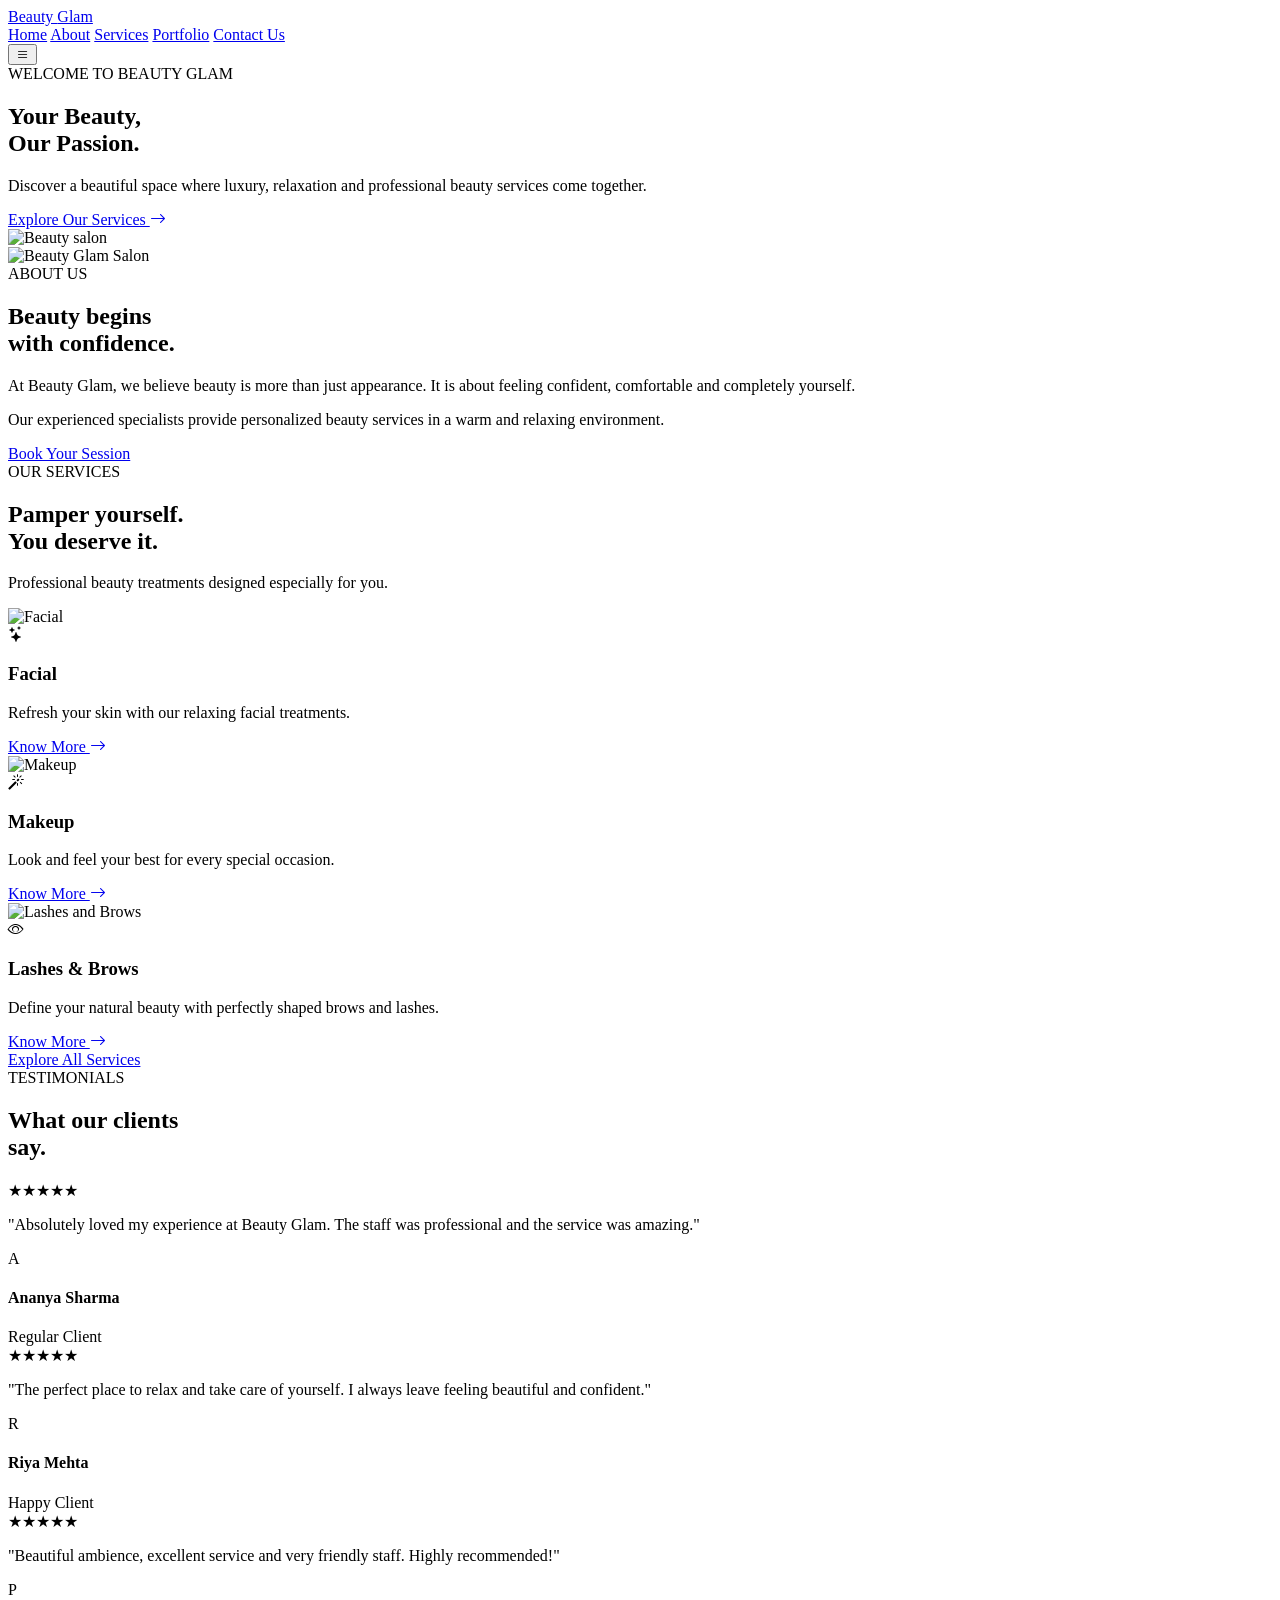
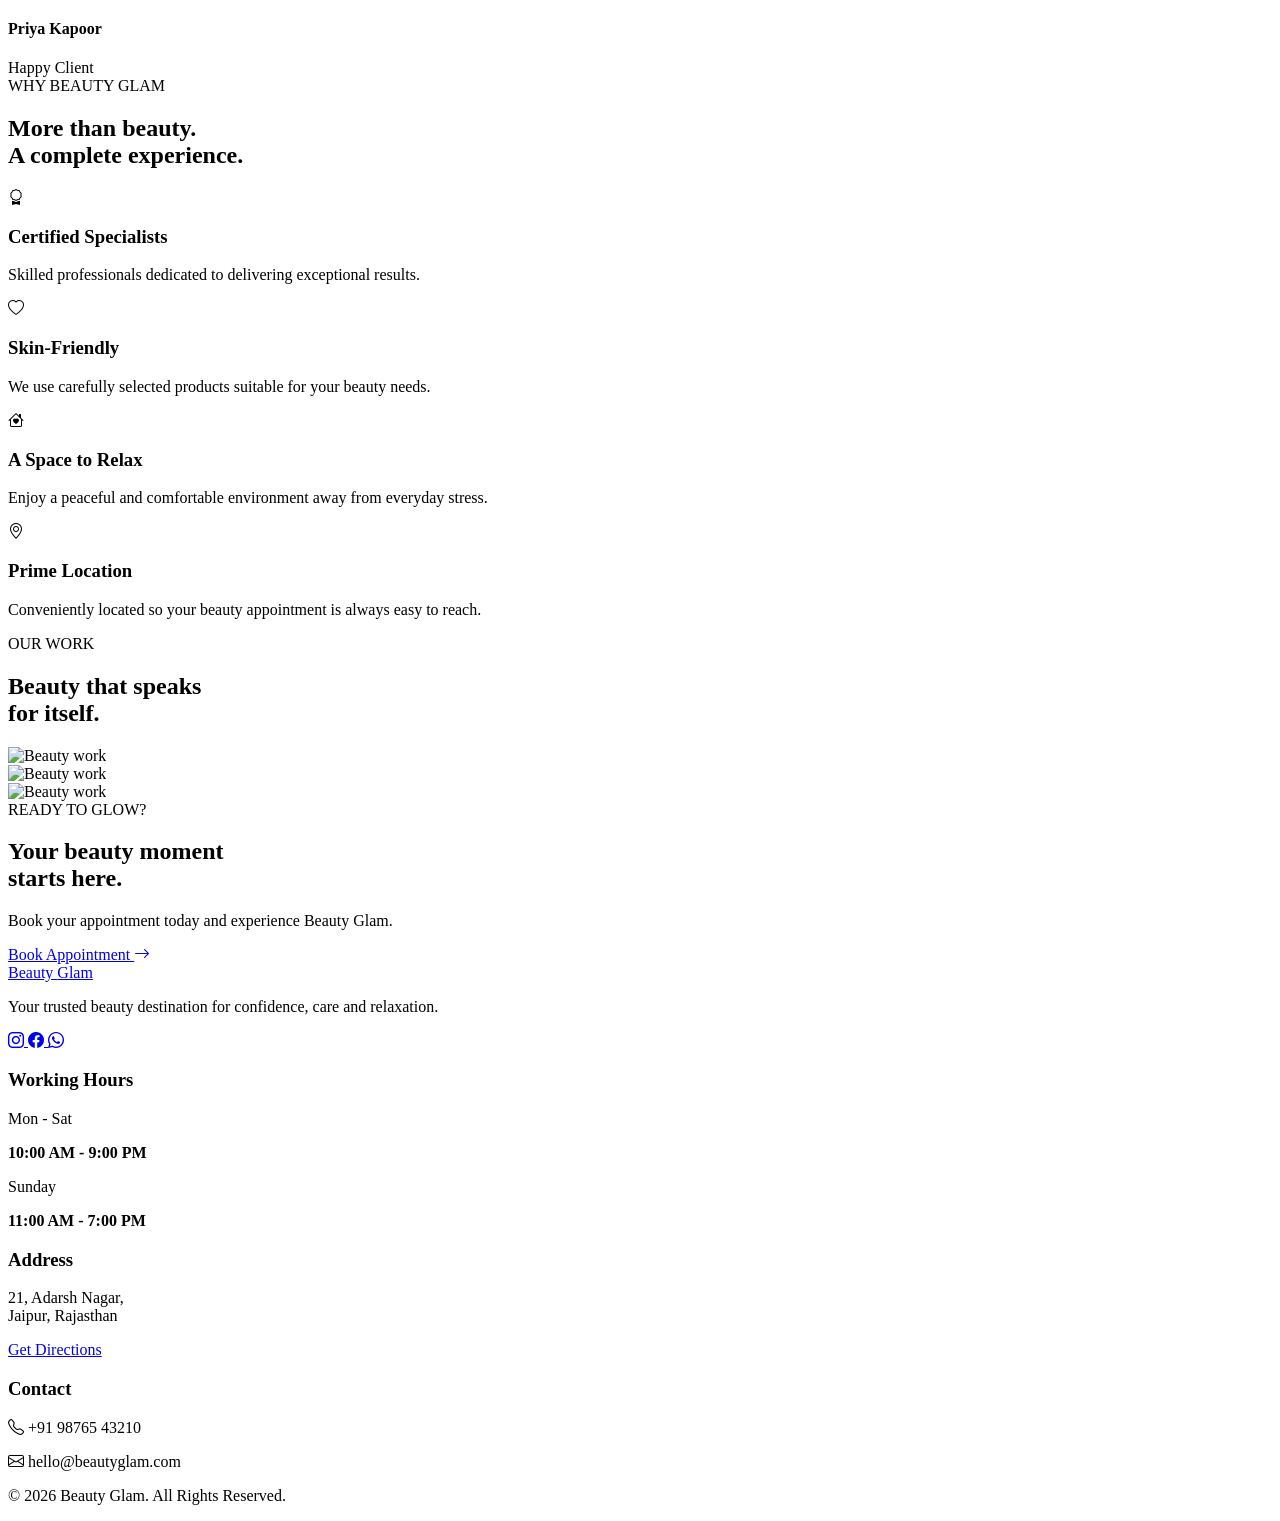
==== index.html @ 262d93ad "Add files via upload" ====
<!DOCTYPE html>
<html lang="en">

<head>
    <meta charset="UTF-8">
    <meta name="viewport" content="width=device-width, initial-scale=1.0">

    <title>Beauty Glam | Beauty Salon</title>

    <!-- Google Fonts -->
    <link rel="preconnect" href="https://fonts.googleapis.com">
    <link rel="preconnect" href="https://fonts.gstatic.com" crossorigin>

    <link
        href="https://fonts.googleapis.com/css2?family=DM+Serif+Display&family=Poppins:wght@300;400;500;600;700&display=swap"
        rel="stylesheet">

    <!-- Bootstrap Icons -->
    <link rel="stylesheet"
        href="https://cdn.jsdelivr.net/npm/bootstrap-icons@1.11.3/font/bootstrap-icons.min.css">

    <!-- CSS -->
    <link rel="stylesheet" href="./css/style.css">
</head>

<body>

    <!-- ================= NAVBAR ================= -->

    <header class="navbar">

        <div class="container nav-container">

            <!-- Logo -->
            <a href="#" class="logo">
                Beauty <span>Glam</span>
            </a>

            <!-- Desktop Navigation -->
            <nav class="nav-menu">

                <a href="#home" class="active">Home</a>
                <a href="#about">About</a>
                <a href="#services">Services</a>
                <a href="#portfolio">Portfolio</a>

                <a href="contact.html" class="contact-btn">
                    Contact Us
                </a>

            </nav>

            <!-- Mobile Menu Button -->
            <button class="menu-btn" aria-label="Open menu">
                <i class="bi bi-list"></i>
            </button>

        </div>

    </header>


    <!-- ================= HERO ================= -->

    <section class="hero" id="home">

        <div class="container hero-container">

            <div class="hero-content">

                <span class="small-title">
                    WELCOME TO BEAUTY GLAM
                </span>

                <h1>
                    Your Beauty,<br>
                    <span>Our Passion.</span>
                </h1>

                <p>
                    Discover a beautiful space where luxury,
                    relaxation and professional beauty services
                    come together.
                </p>

                <a href="#services" class="primary-btn">
                    Explore Our Services
                    <i class="bi bi-arrow-right"></i>
                </a>

            </div>


            <div class="hero-image">

                <div class="image-frame">

                    <img
                        src="../beauty glam/img/beatuy.jpg"
                        alt="Beauty salon">

                </div>

            </div>

        </div>

    </section>


    <!-- ================= ABOUT ================= -->

    <section class="about section-padding" id="about">

        <div class="container about-container">

            <div class="about-image">

                <img
                    src="../beauty glam/img/model1.jpg"
                    alt="Beauty Glam Salon">

            </div>


            <div class="about-content">

                <span class="section-label">
                    ABOUT US
                </span>

                <h2>
                    Beauty begins<br>
                    <span>with confidence.</span>
                </h2>

                <p>
                    At Beauty Glam, we believe beauty is more than
                    just appearance. It is about feeling confident,
                    comfortable and completely yourself.
                </p>

                <p>
                    Our experienced specialists provide personalized
                    beauty services in a warm and relaxing environment.
                </p>

                <a href="#services" class="outline-btn">
                    Book Your Session
                </a>

            </div>

        </div>

    </section>


    <!-- ================= SERVICES ================= -->

    <section class="services section-padding" id="services">

        <div class="container">

            <div class="section-heading">

                <span class="section-label">
                    OUR SERVICES
                </span>

                <h2>
                    Pamper yourself.<br>
                    <span>You deserve it.</span>
                </h2>

                <p>
                    Professional beauty treatments designed
                    especially for you.
                </p>

            </div>


            <div class="services-grid">


                <!-- Service 1 -->

                <div class="service-card">

                    <div class="service-image">

                        <img
                            src="./img/faciel.jpg"
                            alt="Facial">

                    </div>

                    <div class="service-content">

                        <div class="service-icon">
                            <i class="bi bi-stars"></i>
                        </div>

                        <h3>Facial</h3>

                        <p>
                            Refresh your skin with our
                            relaxing facial treatments.
                        </p>

                        <a href="#">
                            Know More
                            <i class="bi bi-arrow-right"></i>
                        </a>

                    </div>

                </div>


                <!-- Service 2 -->

                <div class="service-card">

                    <div class="service-image">

                        <img
                            src="./img/makeup.jpg"
                            alt="Makeup">

                    </div>

                    <div class="service-content">

                        <div class="service-icon">
                            <i class="bi bi-magic"></i>
                        </div>

                        <h3>Makeup</h3>

                        <p>
                            Look and feel your best for
                            every special occasion.
                        </p>

                        <a href="#">
                            Know More
                            <i class="bi bi-arrow-right"></i>
                        </a>

                    </div>

                </div>


                <!-- Service 3 -->

                <div class="service-card">

                    <div class="service-image">

                        <img
                            src="./img/eyes.jpg"
                            alt="Lashes and Brows">

                    </div>

                    <div class="service-content">

                        <div class="service-icon">
                            <i class="bi bi-eye"></i>
                        </div>

                        <h3>Lashes & Brows</h3>

                        <p>
                            Define your natural beauty with
                            perfectly shaped brows and lashes.
                        </p>

                        <a href="#">
                            Know More
                            <i class="bi bi-arrow-right"></i>
                        </a>

                    </div>

                </div>

            </div>


            <div class="services-button">

                <a href="#" class="outline-btn">
                    Explore All Services
                </a>

            </div>

        </div>

    </section>


    <!-- ================= TESTIMONIALS ================= -->

    <section class="testimonials section-padding">

        <div class="container">

            <div class="section-heading light-heading">

                <span class="section-label">
                    TESTIMONIALS
                </span>

                <h2>
                    What our clients<br>
                    <span>say.</span>
                </h2>

            </div>


            <div class="testimonial-grid">


                <div class="testimonial-card">

                    <div class="stars">
                        ★★★★★
                    </div>

                    <p>
                        "Absolutely loved my experience at Beauty
                        Glam. The staff was professional and the
                        service was amazing."
                    </p>

                    <div class="client">

                        <div class="client-avatar">
                            A
                        </div>

                        <div>
                            <h4>Ananya Sharma</h4>
                            <span>Regular Client</span>
                        </div>

                    </div>

                </div>


                <div class="testimonial-card">

                    <div class="stars">
                        ★★★★★
                    </div>

                    <p>
                        "The perfect place to relax and take care
                        of yourself. I always leave feeling
                        beautiful and confident."
                    </p>

                    <div class="client">

                        <div class="client-avatar">
                            R
                        </div>

                        <div>
                            <h4>Riya Mehta</h4>
                            <span>Happy Client</span>
                        </div>

                    </div>

                </div>


                <div class="testimonial-card">

                    <div class="stars">
                        ★★★★★
                    </div>

                    <p>
                        "Beautiful ambience, excellent service and
                        very friendly staff. Highly recommended!"
                    </p>

                    <div class="client">

                        <div class="client-avatar">
                            P
                        </div>

                        <div>
                            <h4>Priya Kapoor</h4>
                            <span>Happy Client</span>
                        </div>

                    </div>

                </div>

            </div>

        </div>

    </section>


    <!-- ================= WHY BEAUTY GLAM ================= -->

    <section class="why-us section-padding">

        <div class="container">

            <div class="section-heading">

                <span class="section-label">
                    WHY BEAUTY GLAM
                </span>

                <h2>
                    More than beauty.<br>
                    <span>A complete experience.</span>
                </h2>

            </div>


            <div class="why-grid">

                <div class="why-card">

                    <div class="why-icon">
                        <i class="bi bi-award"></i>
                    </div>

                    <h3>Certified Specialists</h3>

                    <p>
                        Skilled professionals dedicated to
                        delivering exceptional results.
                    </p>

                </div>


                <div class="why-card">

                    <div class="why-icon">
                        <i class="bi bi-heart"></i>
                    </div>

                    <h3>Skin-Friendly</h3>

                    <p>
                        We use carefully selected products
                        suitable for your beauty needs.
                    </p>

                </div>


                <div class="why-card">

                    <div class="why-icon">
                        <i class="bi bi-house-heart"></i>
                    </div>

                    <h3>A Space to Relax</h3>

                    <p>
                        Enjoy a peaceful and comfortable
                        environment away from everyday stress.
                    </p>

                </div>


                <div class="why-card">

                    <div class="why-icon">
                        <i class="bi bi-geo-alt"></i>
                    </div>

                    <h3>Prime Location</h3>

                    <p>
                        Conveniently located so your beauty
                        appointment is always easy to reach.
                    </p>

                </div>

            </div>

        </div>

    </section>


    <!-- ================= OUR WORK ================= -->

    <section class="portfolio section-padding" id="portfolio">

        <div class="container">

            <div class="section-heading">

                <span class="section-label">
                    OUR WORK
                </span>

                <h2>
                    Beauty that speaks<br>
                    <span>for itself.</span>
                </h2>

            </div>


            <div class="portfolio-grid">

                <div class="portfolio-item large">

                    <img
                        src="./img/wash.jpg"
                        alt="Beauty work">

                </div>


                <div class="portfolio-item">

                    <img
                        src="./img/nails.jpg"
                        alt="Beauty work">

                </div>


                <div class="portfolio-item">

                    <img
                        src="./img/hair.jpg"
                        alt="Beauty work">

                </div>

            </div>

        </div>

    </section>


    <!-- ================= CTA ================= -->

    <section class="cta">

        <div class="container">

            <span class="section-label">
                READY TO GLOW?
            </span>

            <h2>
                Your beauty moment<br>
                starts here.
            </h2>

            <p>
                Book your appointment today and
                experience Beauty Glam.
            </p>

            <a href="./contact.html" class="primary-btn">
                Book Appointment
                <i class="bi bi-arrow-right"></i>
            </a>

        </div>

    </section>


    <!-- ================= FOOTER ================= -->

    <footer class="footer" id="contact">

        <div class="container footer-grid">


            <div class="footer-brand">

                <a href="#" class="logo">
                    Beauty <span>Glam</span>
                </a>

                <p>
                    Your trusted beauty destination for
                    confidence, care and relaxation.
                </p>

                <div class="social-icons">

                    <a href="#">
                        <i class="bi bi-instagram"></i>
                    </a>

                    <a href="#">
                        <i class="bi bi-facebook"></i>
                    </a>

                    <a href="#">
                        <i class="bi bi-whatsapp"></i>
                    </a>

                </div>

            </div>


            <div class="footer-column">

                <h3>Working Hours</h3>

                <p>Mon - Sat</p>
                <strong>10:00 AM - 9:00 PM</strong>

                <p>Sunday</p>
                <strong>11:00 AM - 7:00 PM</strong>

            </div>


            <div class="footer-column">

                <h3>Address</h3>

                <p>
                    21, Adarsh Nagar,<br>
                    Jaipur, Rajasthan
                </p>

                <a href="#">
                    Get Directions
                </a>

            </div>


            <div class="footer-column">

                <h3>Contact</h3>

                <p>
                    <i class="bi bi-telephone"></i>
                    +91 98765 43210
                </p>

                <p>
                    <i class="bi bi-envelope"></i>
                    hello@beautyglam.com
                </p>

            </div>

        </div>


        <div class="footer-bottom">

            <div class="container">

                <p>
                    © 2026 Beauty Glam. All Rights Reserved.
                </p>

            </div>

        </div>

    </footer>

</body>

</html>
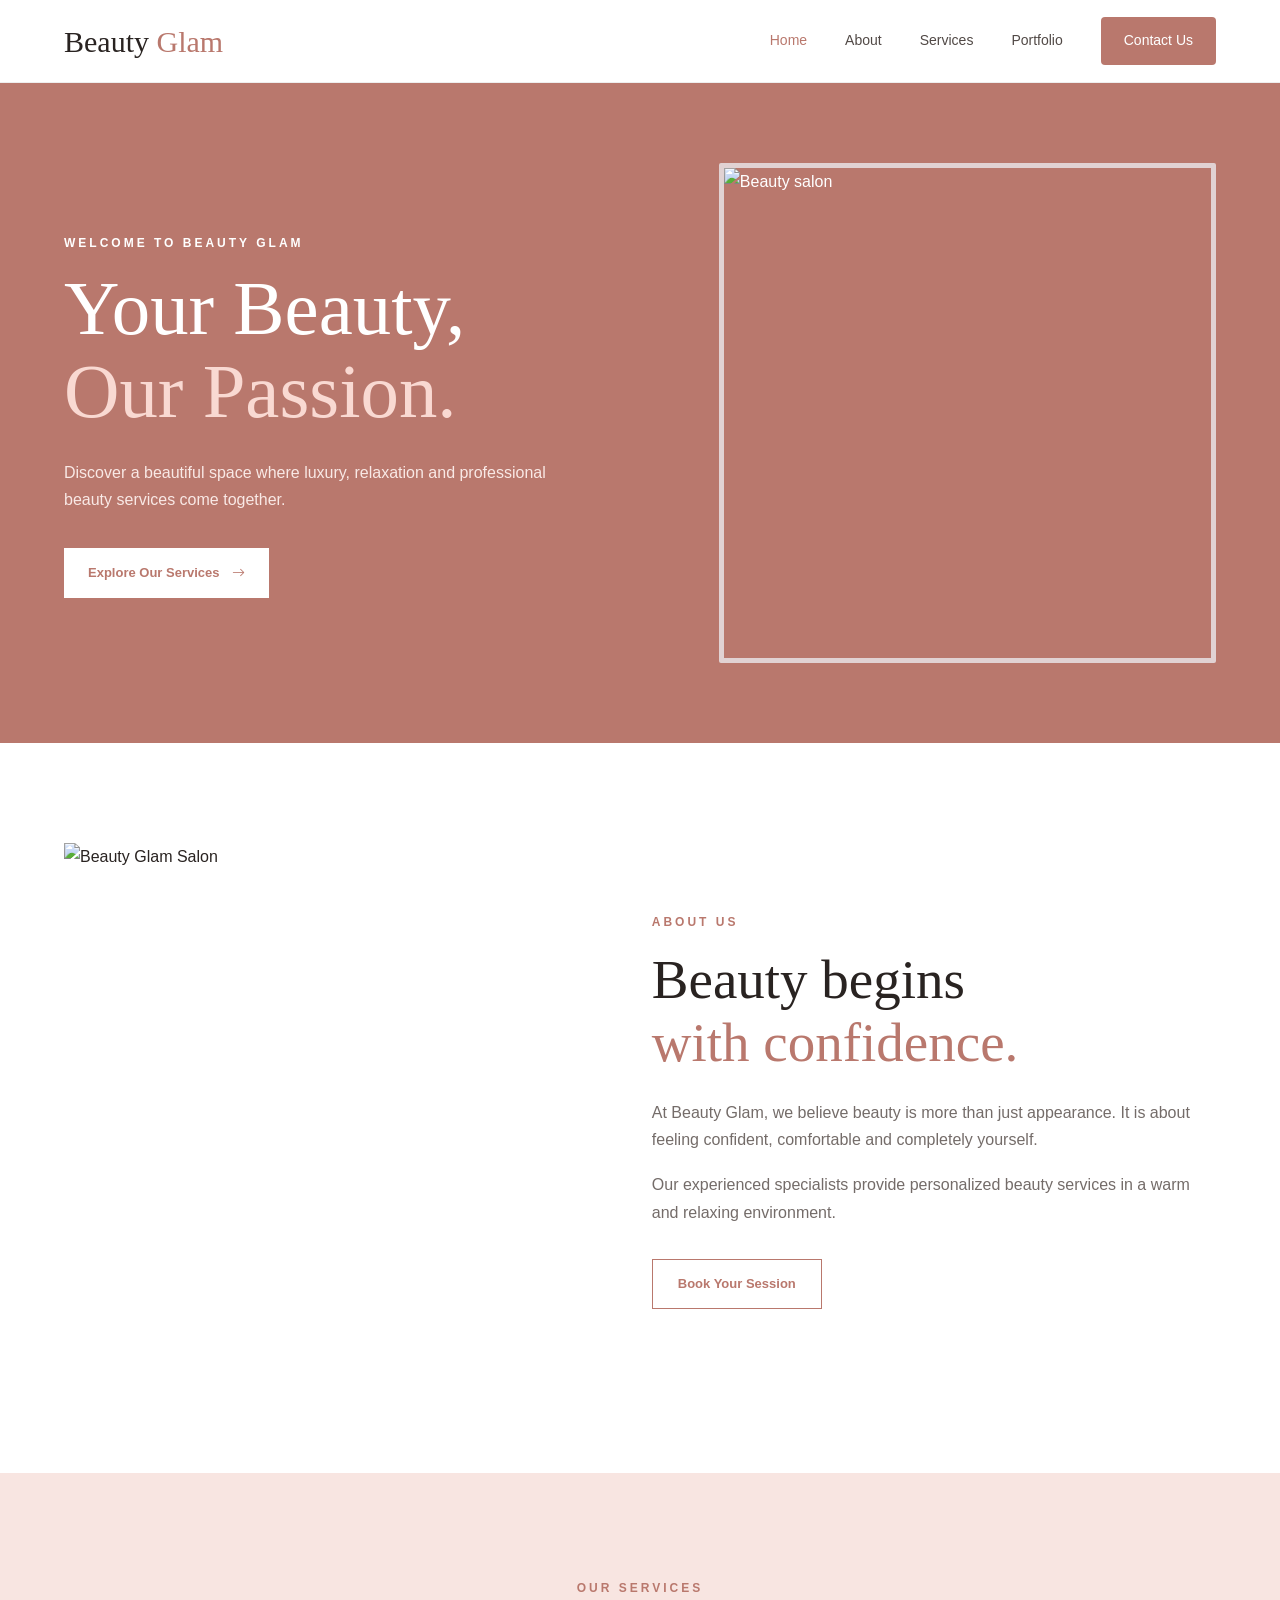
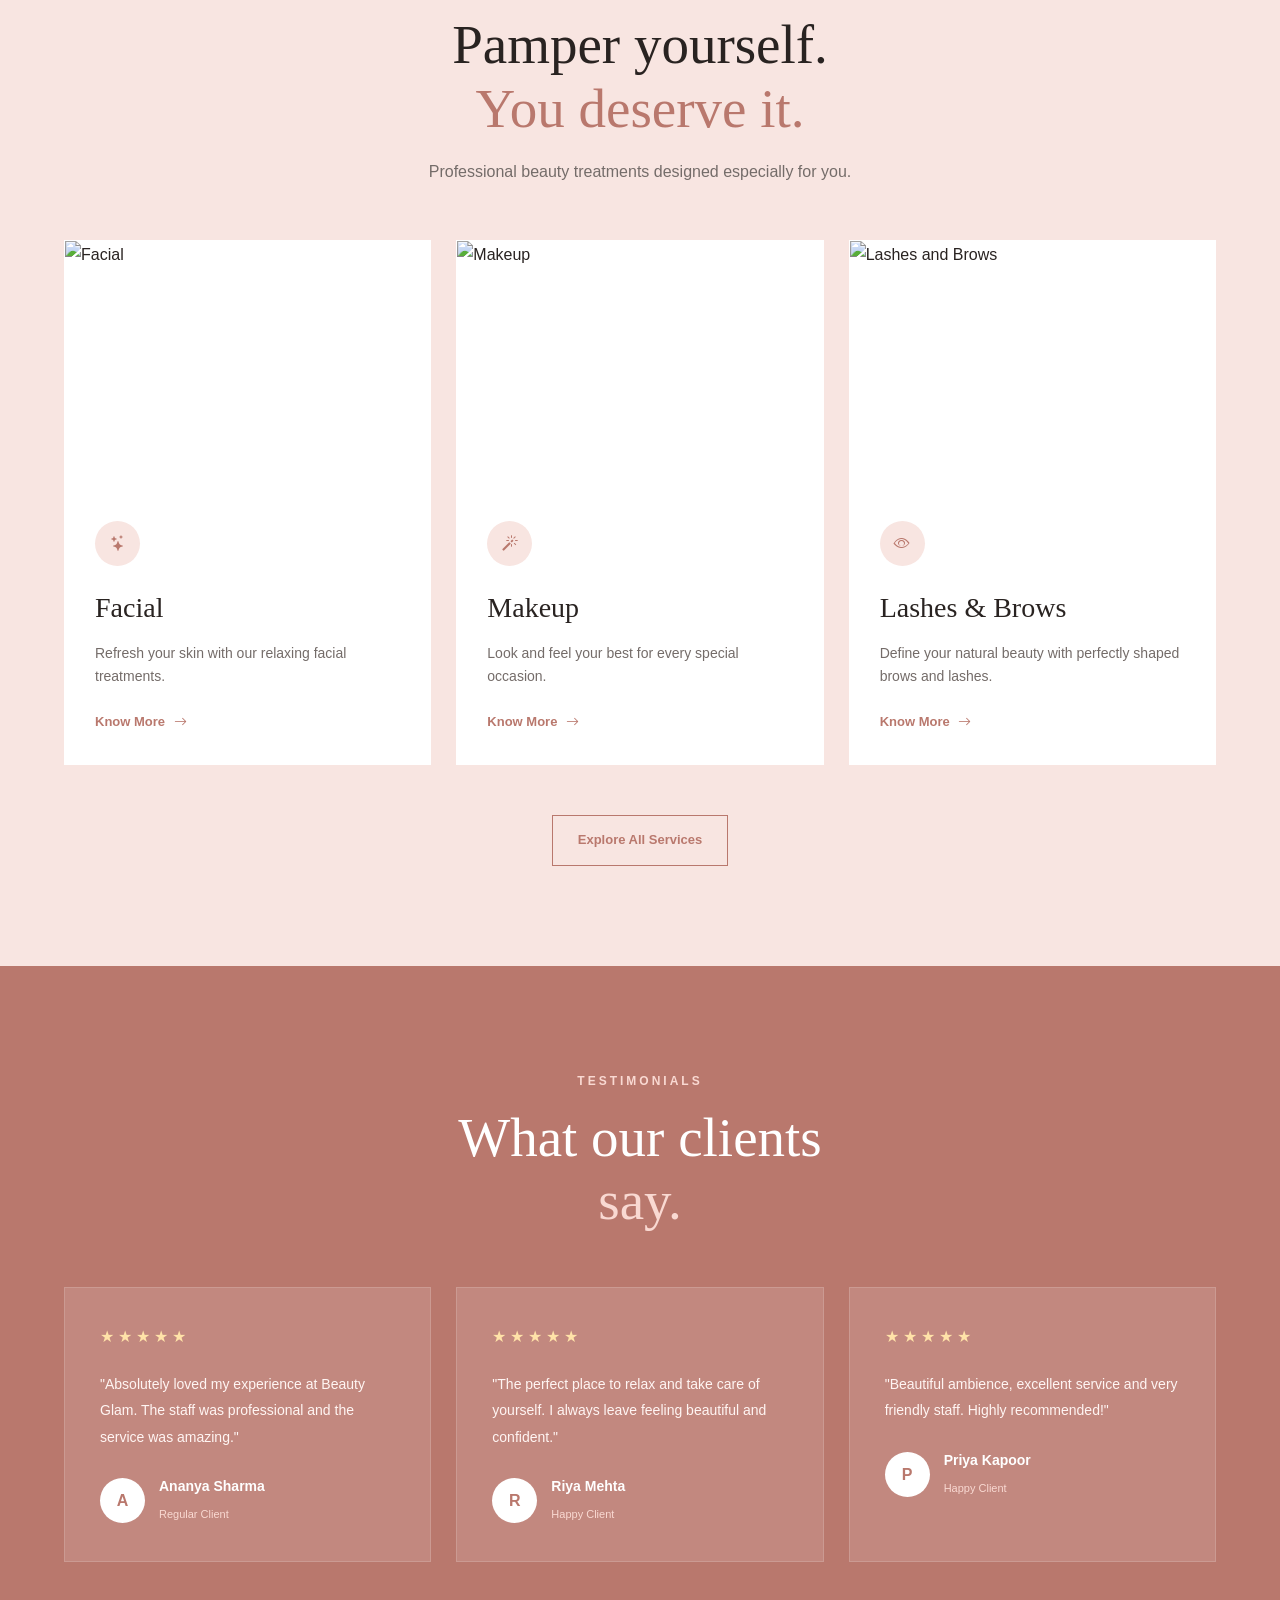
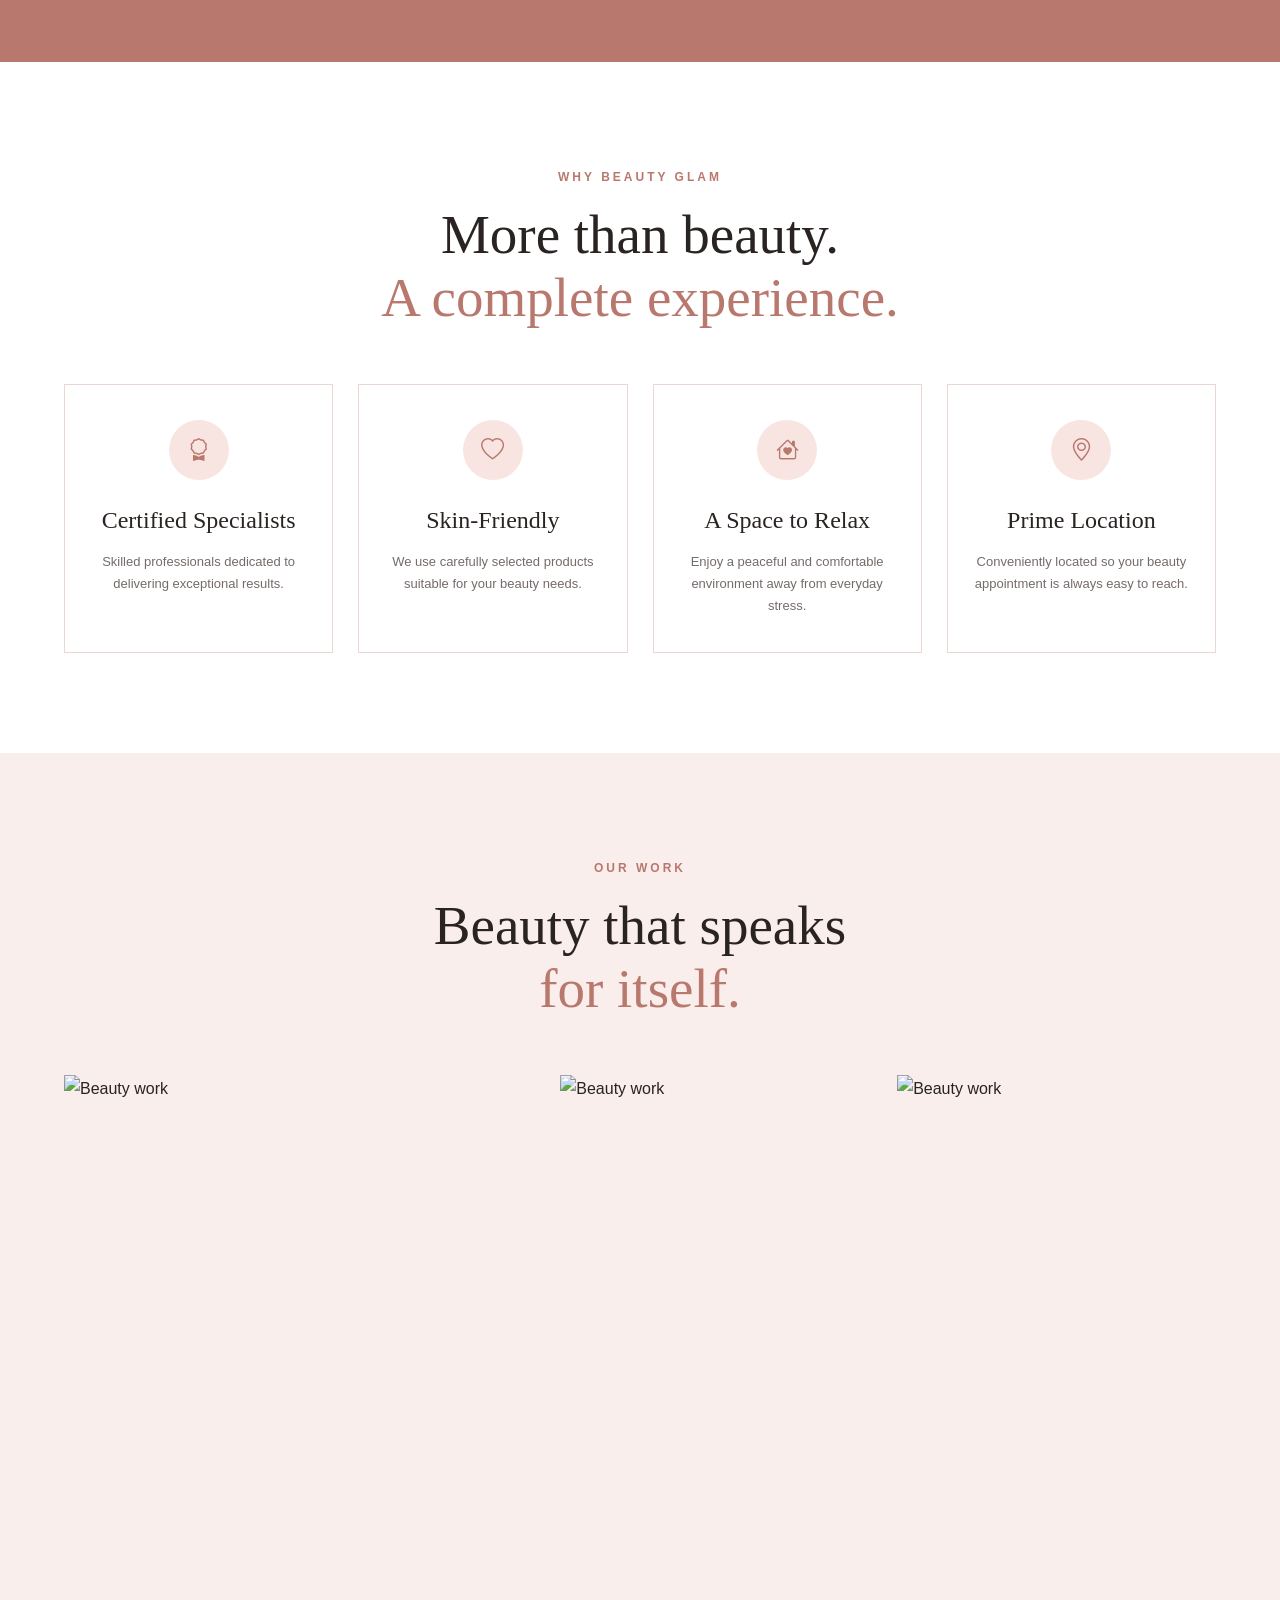
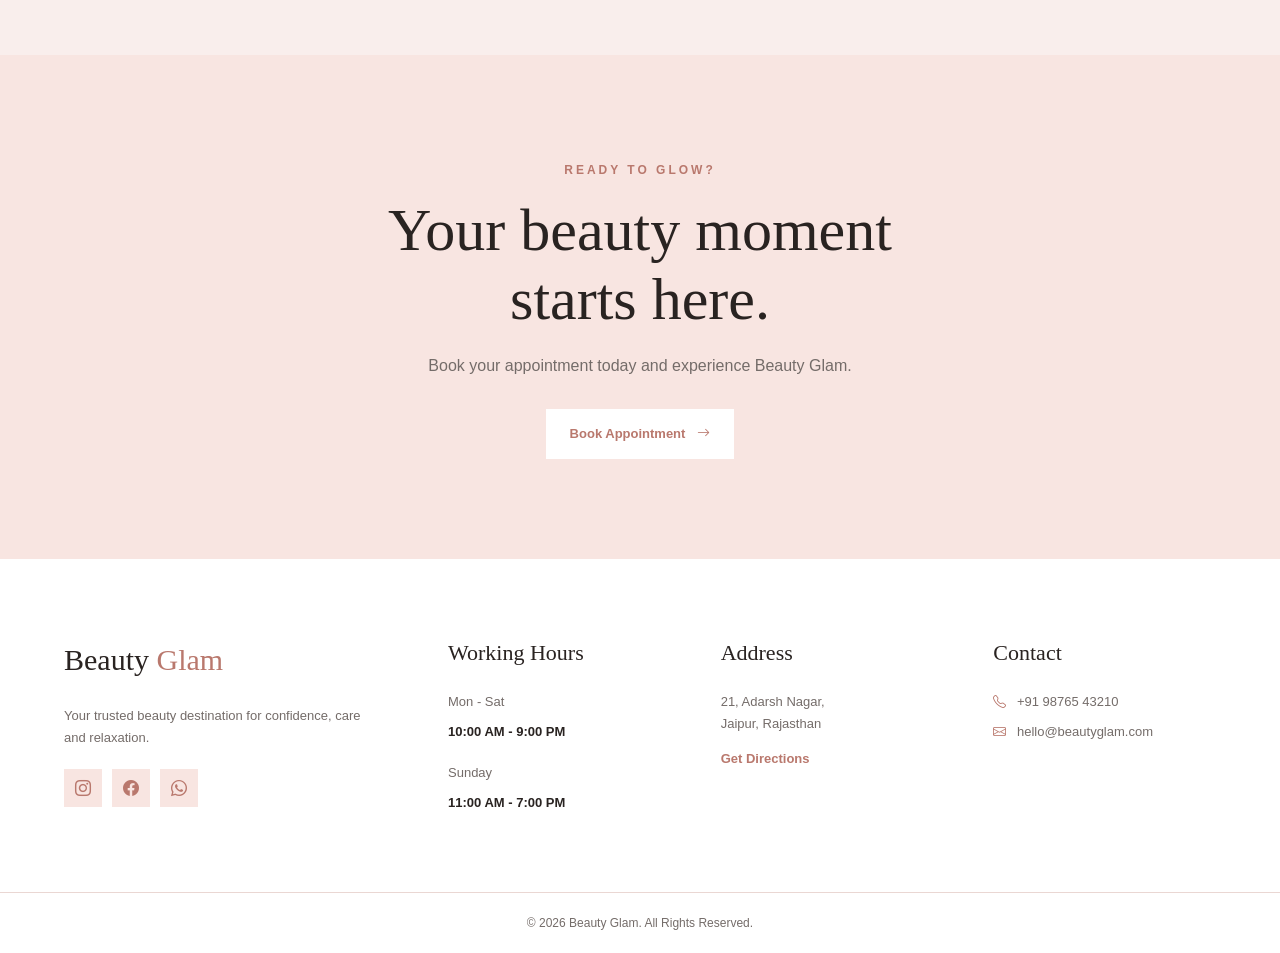
==== commit d4b41047: "Update index.html" ====
--- a/index.html
+++ b/index.html
@@ -20,7 +20,7 @@
         href="https://cdn.jsdelivr.net/npm/bootstrap-icons@1.11.3/font/bootstrap-icons.min.css">
 
     <!-- CSS -->
-    <link rel="stylesheet" href="./css/style.css">
+    <link rel="stylesheet" href="style.css">
 </head>
 
 <body>
@@ -694,4 +694,4 @@
 
 </body>
 
-</html>+</html>
--- a/style.css
+++ b/style.css
@@ -0,0 +1,1629 @@
+/* =========================================
+   ROOT
+========================================= */
+
+:root {
+
+    --dark-peach: #b9786d;
+    --light-peach: #f8e5e1;
+    --soft-pink: #f9eeec;
+
+    --white: #ffffff;
+    --black: #292321;
+    --gray: #746c69;
+
+    --border: #ead7d3;
+
+    --heading-font: "DM Serif Display", serif;
+    --body-font: "Poppins", sans-serif;
+}
+
+
+/* =========================================
+   RESET
+========================================= */
+
+* {
+    margin: 0;
+    padding: 0;
+    box-sizing: border-box;
+}
+
+html {
+    scroll-behavior: smooth;
+}
+
+body {
+    font-family: var(--body-font);
+    color: var(--black);
+    background: var(--white);
+    line-height: 1.7;
+}
+
+img {
+    width: 100%;
+    display: block;
+}
+
+a {
+    text-decoration: none;
+    color: inherit;
+}
+
+button {
+    font-family: inherit;
+}
+
+
+/* =========================================
+   CONTAINER
+========================================= */
+
+.container {
+    width: min(1180px, 90%);
+    margin: auto;
+}
+
+
+/* =========================================
+   NAVBAR
+========================================= */
+
+.navbar {
+    background: var(--white);
+    border-bottom: 1px solid #eeeeee;
+    position: sticky;
+    top: 0;
+    z-index: 999;
+}
+
+.nav-container {
+    min-height: 82px;
+
+    display: flex;
+    align-items: center;
+    justify-content: space-between;
+}
+
+
+/* Logo */
+
+.logo {
+    font-family: var(--heading-font);
+    font-size: 30px;
+    color: var(--black);
+}
+
+.logo span {
+    color: var(--dark-peach);
+}
+
+
+/* Navigation */
+
+.nav-menu {
+    display: flex;
+    align-items: center;
+    gap: 38px;
+}
+
+.nav-menu > a {
+    font-size: 14px;
+    font-weight: 500;
+    color: #514946;
+    transition: 0.3s ease;
+}
+
+.nav-menu > a:hover,
+.nav-menu > a.active {
+    color: var(--dark-peach);
+}
+
+
+/* Contact */
+
+.contact-btn {
+    background: var(--dark-peach) !important;
+    color: var(--white) !important;
+
+    padding: 12px 23px;
+
+    border-radius: 4px;
+}
+
+.contact-btn:hover {
+    background: var(--black) !important;
+}
+
+
+/* Mobile menu */
+
+.menu-btn {
+    display: none;
+
+    border: none;
+    background: transparent;
+
+    font-size: 28px;
+    cursor: pointer;
+
+    color: var(--black);
+}
+
+
+/* =========================================
+   HERO
+========================================= */
+
+.hero {
+    background: var(--dark-peach);
+    color: var(--white);
+
+    min-height: 650px;
+
+    display: flex;
+    align-items: center;
+}
+
+.hero-container {
+
+    display: grid;
+    grid-template-columns: 1fr 0.85fr;
+
+    gap: 70px;
+
+    align-items: center;
+
+    padding: 80px 0;
+}
+
+
+.small-title,
+.section-label {
+
+    display: inline-block;
+
+    font-size: 12px;
+    font-weight: 600;
+
+    letter-spacing: 3px;
+    text-transform: uppercase;
+
+    margin-bottom: 15px;
+}
+
+
+.hero h1 {
+
+    font-family: var(--heading-font);
+
+    font-size: clamp(50px, 6vw, 78px);
+
+    font-weight: 400;
+
+    line-height: 1.08;
+
+    margin-bottom: 25px;
+}
+
+.hero h1 span {
+    color: #f9d9d2;
+}
+
+
+.hero p {
+
+    max-width: 520px;
+
+    color: #f9e9e6;
+
+    font-size: 16px;
+
+    margin-bottom: 35px;
+}
+
+
+/* Hero Image */
+
+.image-frame {
+
+    height: 500px;
+
+    overflow: hidden;
+
+    border-radius: 2px;
+
+    border: 5px solid rgba(232, 226, 229, 0.856);
+}
+
+.image-frame img {
+
+    height: 100%;
+
+    object-fit: cover;
+
+}
+
+
+/* =========================================
+   BUTTONS
+========================================= */
+
+.primary-btn {
+
+    display: inline-flex;
+
+    align-items: center;
+
+    gap: 12px;
+
+    padding: 14px 24px;
+
+    background: var(--white);
+
+    color: var(--dark-peach);
+
+    font-size: 13px;
+    font-weight: 600;
+
+    transition: 0.3s ease;
+}
+
+.primary-btn:hover {
+
+    background: var(--black);
+
+    color: var(--white);
+}
+
+
+.outline-btn {
+
+    display: inline-flex;
+
+    align-items: center;
+
+    justify-content: center;
+
+    padding: 13px 25px;
+
+    border: 1px solid var(--dark-peach);
+
+    color: var(--dark-peach);
+
+    font-size: 13px;
+
+    font-weight: 600;
+
+    transition: 0.3s ease;
+}
+
+.outline-btn:hover {
+
+    background: var(--dark-peach);
+
+    color: var(--white);
+}
+
+
+/* =========================================
+   GENERAL SECTION
+========================================= */
+
+.section-padding {
+    padding: 100px 0;
+}
+
+.section-heading {
+    text-align: center;
+
+    max-width: 650px;
+
+    margin: 0 auto 55px;
+}
+
+.section-heading .section-label {
+
+    color: var(--dark-peach);
+}
+
+.section-heading h2 {
+
+    font-family: var(--heading-font);
+
+    font-size: clamp(38px, 5vw, 55px);
+
+    font-weight: 400;
+
+    line-height: 1.15;
+
+    margin-bottom: 18px;
+}
+
+.section-heading h2 span {
+    color: var(--dark-peach);
+}
+
+.section-heading p {
+    color: var(--gray);
+}
+
+
+/* =========================================
+   ABOUT
+========================================= */
+
+.about {
+    background: var(--white);
+}
+
+.about-container {
+
+    display: grid;
+
+    grid-template-columns: 0.9fr 1fr;
+
+    gap: 80px;
+
+    align-items: center;
+}
+
+.about-image {
+
+    height: 530px;
+
+    overflow: hidden;
+}
+
+.about-image img {
+
+    height: 100%;
+
+    object-fit: cover;
+}
+
+.about-content .section-label {
+    color: var(--dark-peach);
+}
+
+.about-content h2 {
+
+    font-family: var(--heading-font);
+
+    font-size: 55px;
+
+    font-weight: 400;
+
+    line-height: 1.15;
+
+    margin-bottom: 25px;
+}
+
+.about-content h2 span {
+    color: var(--dark-peach);
+}
+
+.about-content p {
+
+    color: var(--gray);
+
+    margin-bottom: 18px;
+
+    max-width: 540px;
+}
+
+.about-content .outline-btn {
+    margin-top: 15px;
+}
+
+
+/* =========================================
+   SERVICES
+========================================= */
+
+.services {
+    background: var(--light-peach);
+}
+
+
+.services-grid {
+
+    display: grid;
+
+    grid-template-columns: repeat(3, 1fr);
+
+    gap: 25px;
+}
+
+
+.service-card {
+
+    background: var(--white);
+
+    transition: 0.35s ease;
+
+    border: 1px solid transparent;
+}
+
+.service-card:hover {
+
+    transform: translateY(-8px);
+
+    border-color: var(--dark-peach);
+}
+
+
+.service-image {
+
+    height: 250px;
+
+    overflow: hidden;
+    
+}
+
+.service-image img {
+
+    height: 100%;
+
+    object-fit: cover;
+
+    transition: 0.5s ease;
+}
+
+.service-card:hover .service-image img {
+    transform: scale(1.05);
+}
+
+
+.service-content {
+    padding: 30px;
+}
+
+
+.service-icon {
+
+    width: 45px;
+    height: 45px;
+
+    border-radius: 50%;
+
+    background: var(--light-peach);
+
+    color: var(--dark-peach);
+
+    display: flex;
+
+    align-items: center;
+    justify-content: center;
+
+    margin-bottom: 18px;
+}
+
+
+.service-content h3 {
+
+    font-family: var(--heading-font);
+
+    font-size: 28px;
+
+    font-weight: 400;
+
+    margin-bottom: 10px;
+}
+
+
+.service-content p {
+
+    color: var(--gray);
+
+    font-size: 14px;
+
+    margin-bottom: 18px;
+}
+
+
+.service-content a {
+
+    color: var(--dark-peach);
+
+    font-size: 13px;
+
+    font-weight: 600;
+}
+
+
+.service-content a i {
+    margin-left: 5px;
+}
+
+
+.services-button {
+    text-align: center;
+
+    margin-top: 50px;
+}
+
+
+/* =========================================
+   TESTIMONIALS
+========================================= */
+
+.testimonials {
+
+    background: var(--dark-peach);
+
+    color: var(--white);
+}
+
+
+.light-heading .section-label {
+    color: #f9d9d2;
+}
+
+.light-heading h2 span {
+    color: #f9d9d2;
+}
+
+.light-heading p {
+    color: #f9e9e6;
+}
+
+
+.testimonial-grid {
+
+    display: grid;
+
+    grid-template-columns: repeat(3, 1fr);
+
+    gap: 25px;
+}
+
+
+.testimonial-card {
+
+    background: rgba(255,255,255,0.12);
+
+    padding: 35px;
+
+    border: 1px solid rgba(255,255,255,0.15);
+
+    transition: 0.3s ease;
+}
+
+.testimonial-card:hover {
+    transform: translateY(-5px);
+}
+
+
+.stars {
+
+    color: #ffe2a8;
+
+    letter-spacing: 4px;
+
+    margin-bottom: 20px;
+}
+
+
+.testimonial-card > p {
+
+    font-size: 14px;
+
+    line-height: 1.9;
+
+    color: #fff5f3;
+
+    margin-bottom: 25px;
+}
+
+
+.client {
+
+    display: flex;
+
+    align-items: center;
+
+    gap: 14px;
+}
+
+
+.client-avatar {
+
+    width: 45px;
+    height: 45px;
+
+    border-radius: 50%;
+
+    background: var(--white);
+
+    color: var(--dark-peach);
+
+    display: flex;
+
+    align-items: center;
+    justify-content: center;
+
+    font-weight: 600;
+}
+
+
+.client h4 {
+
+    font-size: 14px;
+
+    font-weight: 600;
+}
+
+.client span {
+
+    font-size: 11px;
+
+    color: #f9d9d2;
+}
+
+
+/* =========================================
+   WHY US
+========================================= */
+
+.why-us {
+    background: var(--white);
+}
+
+
+.why-grid {
+
+    display: grid;
+
+    grid-template-columns: repeat(4, 1fr);
+
+    gap: 25px;
+}
+
+
+.why-card {
+
+    padding: 35px 25px;
+
+    text-align: center;
+
+    border: 1px solid var(--border);
+
+    transition: 0.3s ease;
+}
+
+
+.why-card:hover {
+
+    transform: translateY(-7px);
+
+    border-color: var(--dark-peach);
+}
+
+
+.why-icon {
+
+    width: 60px;
+    height: 60px;
+
+    margin: 0 auto 20px;
+
+    border-radius: 50%;
+
+    background: var(--light-peach);
+
+    color: var(--dark-peach);
+
+    display: flex;
+
+    align-items: center;
+    justify-content: center;
+
+    font-size: 23px;
+}
+
+
+.why-card h3 {
+
+    font-family: var(--heading-font);
+
+    font-size: 24px;
+
+    font-weight: 400;
+
+    margin-bottom: 10px;
+}
+
+
+.why-card p {
+
+    color: var(--gray);
+
+    font-size: 13px;
+}
+
+
+/* =========================================
+   PORTFOLIO
+========================================= */
+
+.portfolio {
+
+    background: var(--soft-pink);
+}
+
+
+.portfolio-grid {
+
+    display: grid;
+
+    grid-template-columns: 1.5fr 1fr 1fr;
+
+    gap: 18px;
+
+    height: 480px;
+}
+
+
+.portfolio-item {
+
+    overflow: hidden;
+}
+
+.portfolio-item img {
+
+    width: 100%;
+    height: 100%;
+
+    object-fit: cover;
+
+    transition: 0.5s ease;
+}
+
+
+.portfolio-item:hover img {
+    transform: scale(1.05);
+}
+
+
+/* =========================================
+   CTA
+========================================= */
+
+.cta {
+
+    padding: 100px 20px;
+
+    text-align: center;
+
+    background: var(--light-peach);
+}
+
+
+.cta .section-label {
+    color: var(--dark-peach);
+}
+
+
+.cta h2 {
+
+    font-family: var(--heading-font);
+
+    font-size: clamp(40px, 5vw, 60px);
+
+    font-weight: 400;
+
+    line-height: 1.15;
+
+    margin-bottom: 18px;
+}
+
+
+.cta p {
+
+    color: var(--gray);
+
+    margin-bottom: 30px;
+}
+
+
+/* =========================================
+   FOOTER
+========================================= */
+
+.footer {
+
+    background: var(--white);
+
+    padding-top: 75px;
+}
+
+
+.footer-grid {
+
+    display: grid;
+
+    grid-template-columns: 1.5fr 1fr 1fr 1fr;
+
+    gap: 50px;
+
+    padding-bottom: 60px;
+}
+
+
+.footer-brand p {
+
+    color: var(--gray);
+
+    font-size: 13px;
+
+    max-width: 300px;
+
+    margin: 20px 0;
+}
+
+
+.social-icons {
+
+    display: flex;
+
+    gap: 10px;
+}
+
+
+.social-icons a {
+
+    width: 38px;
+    height: 38px;
+
+    display: flex;
+
+    align-items: center;
+    justify-content: center;
+
+    background: var(--light-peach);
+
+    color: var(--dark-peach);
+
+    transition: 0.3s ease;
+}
+
+
+.social-icons a:hover {
+
+    background: var(--dark-peach);
+
+    color: var(--white);
+}
+
+
+.footer-column h3 {
+
+    font-family: var(--heading-font);
+
+    font-size: 22px;
+
+    font-weight: 400;
+
+    margin-bottom: 20px;
+}
+
+
+.footer-column p {
+
+    color: var(--gray);
+
+    font-size: 13px;
+
+    margin-bottom: 8px;
+}
+
+
+.footer-column strong {
+
+    display: block;
+
+    font-size: 13px;
+
+    margin-bottom: 18px;
+}
+
+
+.footer-column a {
+
+    color: var(--dark-peach);
+
+    font-size: 13px;
+
+    font-weight: 600;
+}
+
+
+.footer-column i {
+    color: var(--dark-peach);
+
+    margin-right: 7px;
+}
+
+
+.footer-bottom {
+
+    border-top: 1px solid var(--border);
+
+    padding: 20px 0;
+}
+
+
+.footer-bottom p {
+
+    color: var(--gray);
+
+    font-size: 12px;
+
+    text-align: center;
+}
+
+
+/* =========================================
+   TABLET
+========================================= */
+
+@media (max-width: 992px) {
+
+    .nav-menu {
+        gap: 20px;
+    }
+
+    .hero-container {
+
+        grid-template-columns: 1fr 0.8fr;
+
+        gap: 35px;
+    }
+
+    .about-container {
+        gap: 40px;
+    }
+
+    .about-content h2 {
+        font-size: 45px;
+    }
+
+    .services-grid {
+        grid-template-columns: repeat(2, 1fr);
+    }
+
+    .testimonial-grid {
+        grid-template-columns: repeat(2, 1fr);
+    }
+
+    .why-grid {
+        grid-template-columns: repeat(2, 1fr);
+    }
+
+    .footer-grid {
+        grid-template-columns: repeat(2, 1fr);
+    }
+
+}
+
+
+/* =========================================
+   MOBILE
+========================================= */
+
+@media (max-width: 768px) {
+
+    .container {
+        width: 92%;
+    }
+
+
+    /* Navbar */
+
+    .nav-container {
+        min-height: 70px;
+    }
+
+    .logo {
+        font-size: 26px;
+    }
+
+    .nav-menu {
+        display: none;
+    }
+
+    .menu-btn {
+        display: block;
+    }
+
+
+    /* Hero */
+
+    .hero {
+        min-height: auto;
+    }
+
+    .hero-container {
+
+        grid-template-columns: 1fr;
+
+        padding: 65px 0;
+
+        gap: 45px;
+    }
+
+    .hero h1 {
+        font-size: 52px;
+    }
+
+    .hero p {
+        font-size: 14px;
+    }
+
+    .image-frame {
+        height: 400px;
+    }
+
+
+    /* General */
+
+    .section-padding {
+        padding: 70px 0;
+    }
+
+    .section-heading {
+        margin-bottom: 40px;
+    }
+
+
+    /* About */
+
+    .about-container {
+
+        grid-template-columns: 1fr;
+
+        gap: 40px;
+    }
+
+    .about-image {
+        height: 400px;
+    }
+
+    .about-content h2 {
+        font-size: 43px;
+    }
+
+
+    /* Services */
+
+    .services-grid {
+        grid-template-columns: 1fr;
+    }
+
+
+    /* Testimonials */
+
+    .testimonial-grid {
+        grid-template-columns: 1fr;
+    }
+
+
+    /* Why */
+
+    .why-grid {
+        grid-template-columns: 1fr;
+    }
+
+
+    /* Portfolio */
+
+    .portfolio-grid {
+
+        grid-template-columns: 1fr;
+
+        height: auto;
+    }
+
+    .portfolio-item,
+    .portfolio-item.large {
+
+        height: 350px;
+    }
+
+
+    /* CTA */
+
+    .cta {
+        padding: 75px 20px;
+    }
+
+
+    /* Footer */
+
+    .footer-grid {
+
+        grid-template-columns: 1fr;
+
+        gap: 35px;
+
+        padding-bottom: 45px;
+    }
+
+}
+
+
+/* =========================================
+   SMALL MOBILE
+========================================= */
+
+@media (max-width: 480px) {
+
+    .hero h1 {
+        font-size: 44px;
+    }
+
+    .about-content h2 {
+        font-size: 38px;
+    }
+
+    .section-heading h2 {
+        font-size: 38px;
+    }
+
+    .image-frame {
+        height: 330px;
+    }
+
+    .about-image {
+        height: 330px;
+    }
+
+    .service-image {
+        height: 220px;
+    }
+
+    .portfolio-item,
+    .portfolio-item.large {
+        height: 280px;
+    }
+
+}
+
+
+/*--------------------
+ contact form
+----------------------*/
+
+/* =========================================
+   CONTACT PAGE HERO
+========================================= */
+
+.contact-page-hero {
+
+    background: var(--dark-peach);
+
+    color: var(--white);
+
+    text-align: center;
+
+    padding: 100px 20px;
+}
+
+
+.contact-page-hero .section-label {
+
+    color: #f9d9d2;
+
+}
+
+
+.contact-page-hero h1 {
+
+    font-family: var(--heading-font);
+
+    font-size: clamp(48px, 6vw, 70px);
+
+    font-weight: 400;
+
+    line-height: 1.1;
+
+    margin-bottom: 20px;
+}
+
+
+.contact-page-hero h1 span {
+
+    color: #f9d9d2;
+
+}
+
+
+.contact-page-hero p {
+
+    max-width: 600px;
+
+    margin: auto;
+
+    color: #f9e9e6;
+
+    font-size: 14px;
+}
+
+
+
+/* =========================================
+   CONTACT FORM PAGE
+========================================= */
+
+.contact-form-section {
+
+    background: var(--light-peach);
+
+    padding: 100px 0;
+}
+
+
+.contact-container {
+
+    display: grid;
+
+    grid-template-columns: 0.85fr 1.15fr;
+
+    gap: 80px;
+
+    align-items: center;
+}
+
+
+
+/* =========================================
+   CONTACT INFORMATION
+========================================= */
+
+.contact-info .section-label {
+
+    color: var(--dark-peach);
+}
+
+
+.contact-info h2 {
+
+    font-family: var(--heading-font);
+
+    font-size: 55px;
+
+    font-weight: 400;
+
+    line-height: 1.15;
+
+    margin-bottom: 25px;
+}
+
+
+.contact-info h2 span {
+
+    color: var(--dark-peach);
+}
+
+
+.contact-info > p {
+
+    color: var(--gray);
+
+    font-size: 14px;
+
+    max-width: 480px;
+
+    margin-bottom: 35px;
+}
+
+
+.contact-details {
+
+    display: flex;
+
+    flex-direction: column;
+
+    gap: 22px;
+}
+
+
+.contact-detail {
+
+    display: flex;
+
+    align-items: center;
+
+    gap: 15px;
+}
+
+
+.detail-icon {
+
+    width: 48px;
+
+    height: 48px;
+
+    flex-shrink: 0;
+
+    display: flex;
+
+    align-items: center;
+
+    justify-content: center;
+
+    background: var(--white);
+
+    color: var(--dark-peach);
+
+    border-radius: 50%;
+
+    font-size: 18px;
+}
+
+
+.contact-detail h4 {
+
+    font-size: 14px;
+
+    margin-bottom: 2px;
+}
+
+
+.contact-detail p {
+
+    color: var(--gray);
+
+    font-size: 13px;
+}
+
+
+
+/* =========================================
+   FORM
+========================================= */
+
+.contact-form-box {
+
+    background: var(--white);
+
+    padding: 45px;
+
+    border: 1px solid var(--border);
+
+    box-shadow:
+        0 15px 45px rgba(100, 60, 50, 0.08);
+}
+
+
+.contact-form-box h3 {
+
+    font-family: var(--heading-font);
+
+    font-size: 32px;
+
+    font-weight: 400;
+
+    margin-bottom: 5px;
+}
+
+
+.contact-form-box > p {
+
+    color: var(--gray);
+
+    font-size: 13px;
+
+    margin-bottom: 30px;
+}
+
+
+.form-row {
+
+    display: grid;
+
+    grid-template-columns: 1fr 1fr;
+
+    gap: 20px;
+}
+
+
+.form-group {
+
+    margin-bottom: 20px;
+}
+
+
+.form-group label {
+
+    display: block;
+
+    font-size: 12px;
+
+    font-weight: 600;
+
+    margin-bottom: 8px;
+
+    color: var(--black);
+}
+
+
+.form-group input,
+.form-group select,
+.form-group textarea {
+
+    width: 100%;
+
+    border: 1px solid var(--border);
+
+    background: #fffafa;
+
+    padding: 13px 15px;
+
+    font-family: var(--body-font);
+
+    font-size: 13px;
+
+    color: var(--black);
+
+    outline: none;
+
+    transition: 0.3s ease;
+}
+
+
+.form-group textarea {
+
+    resize: vertical;
+
+    min-height: 120px;
+}
+
+
+.form-group input:focus,
+.form-group select:focus,
+.form-group textarea:focus {
+
+    border-color: var(--dark-peach);
+
+    background: var(--white);
+}
+
+
+.form-group input::placeholder,
+.form-group textarea::placeholder {
+
+    color: #aaa;
+}
+
+
+
+/* =========================================
+   FORM BUTTON
+========================================= */
+
+.form-submit {
+
+    width: 100%;
+
+    border: none;
+
+    background: var(--dark-peach);
+
+    color: var(--white);
+
+    padding: 15px 25px;
+
+    font-family: var(--body-font);
+
+    font-size: 13px;
+
+    font-weight: 600;
+
+    cursor: pointer;
+
+    display: flex;
+
+    align-items: center;
+
+    justify-content: center;
+
+    gap: 10px;
+
+    transition: 0.3s ease;
+}
+
+
+.form-submit:hover {
+
+    background: var(--black);
+}
+
+
+
+/* =========================================
+   CONTACT PAGE MOBILE
+========================================= */
+
+@media (max-width: 768px) {
+
+    .contact-page-hero {
+
+        padding: 75px 20px;
+    }
+
+
+    .contact-page-hero h1 {
+
+        font-size: 48px;
+    }
+
+
+    .contact-form-section {
+
+        padding: 70px 0;
+    }
+
+
+    .contact-container {
+
+        grid-template-columns: 1fr;
+
+        gap: 50px;
+    }
+
+
+    .contact-info h2 {
+
+        font-size: 43px;
+    }
+
+
+    .contact-form-box {
+
+        padding: 30px 22px;
+    }
+
+
+    .form-row {
+
+        grid-template-columns: 1fr;
+
+        gap: 0;
+    }
+
+}
+
+
+
+/* =========================================
+   SMALL MOBILE
+========================================= */
+
+@media (max-width: 480px) {
+
+    .contact-page-hero h1 {
+
+        font-size: 40px;
+    }
+
+
+    .contact-info h2 {
+
+        font-size: 38px;
+    }
+
+
+    .contact-form-box {
+
+        padding: 25px 18px;
+    }
+
+
+    .contact-form-box h3 {
+
+        font-size: 27px;
+    }
+
+}
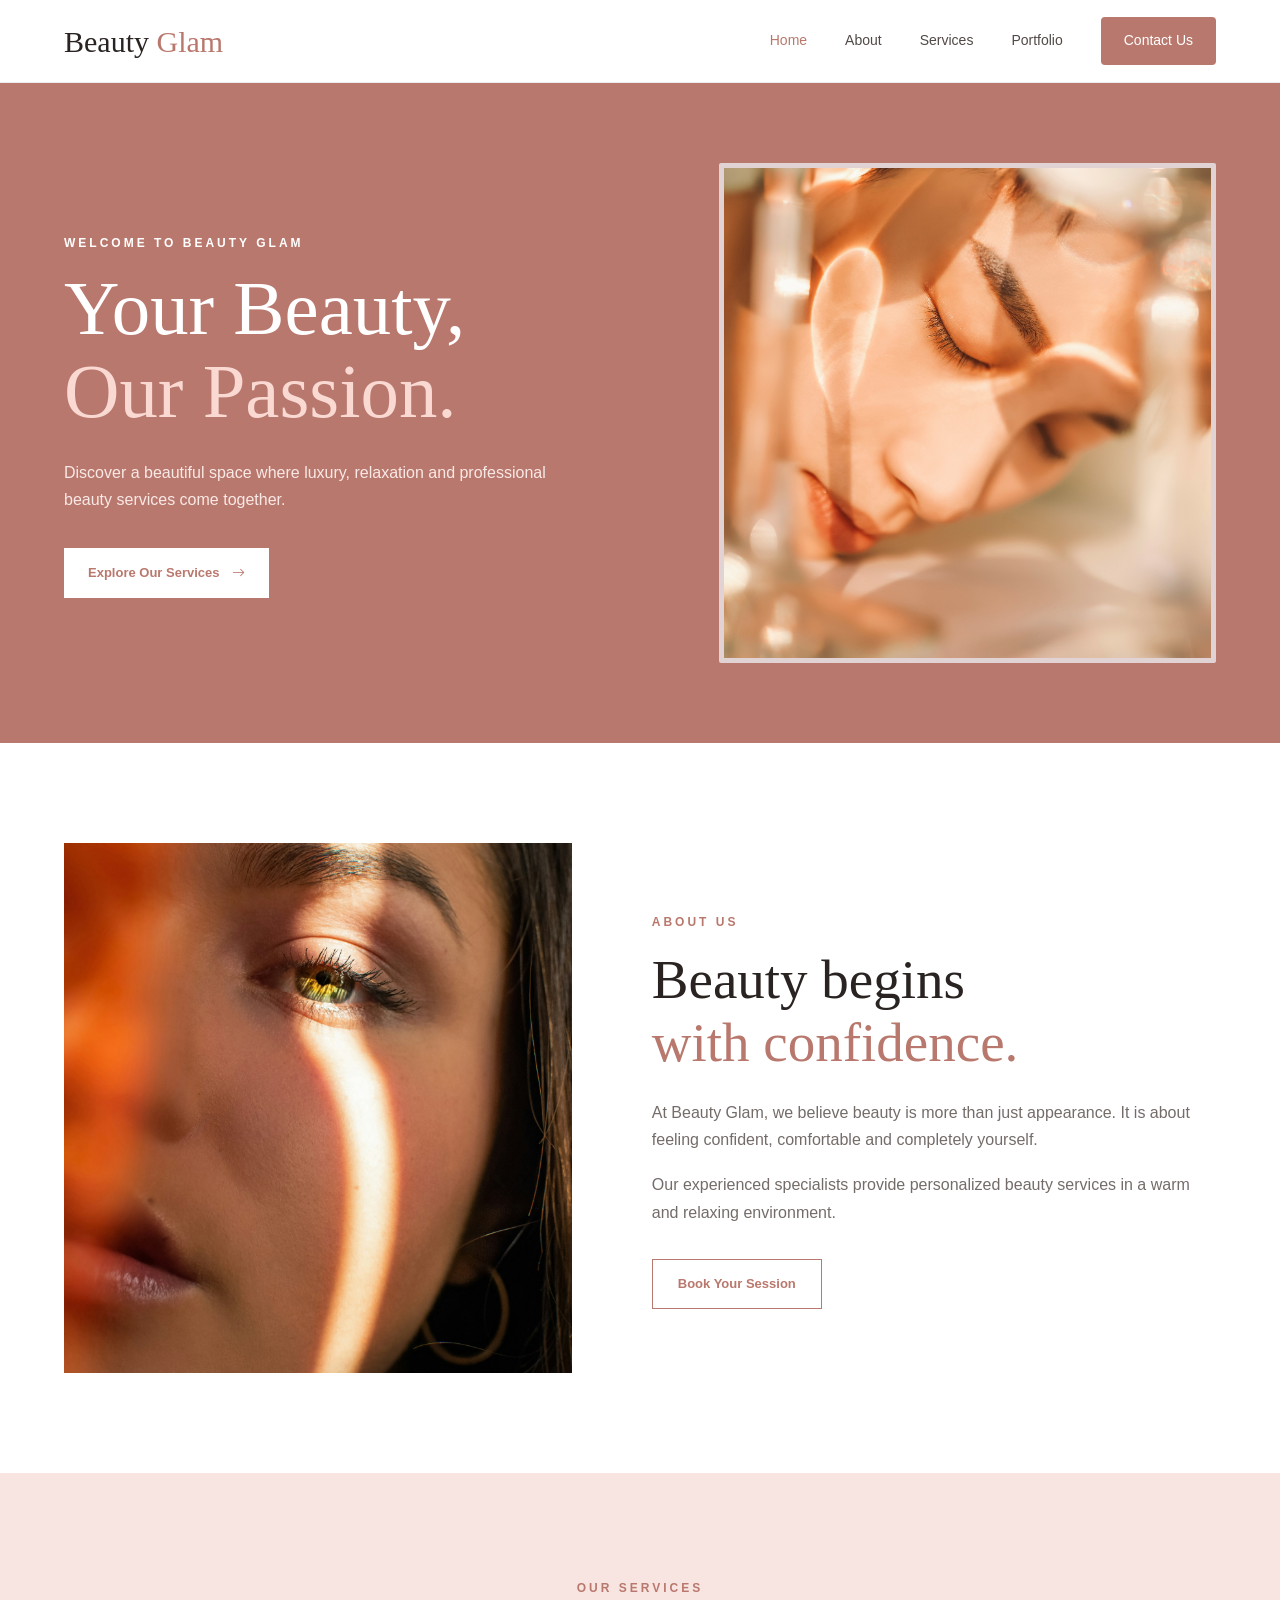
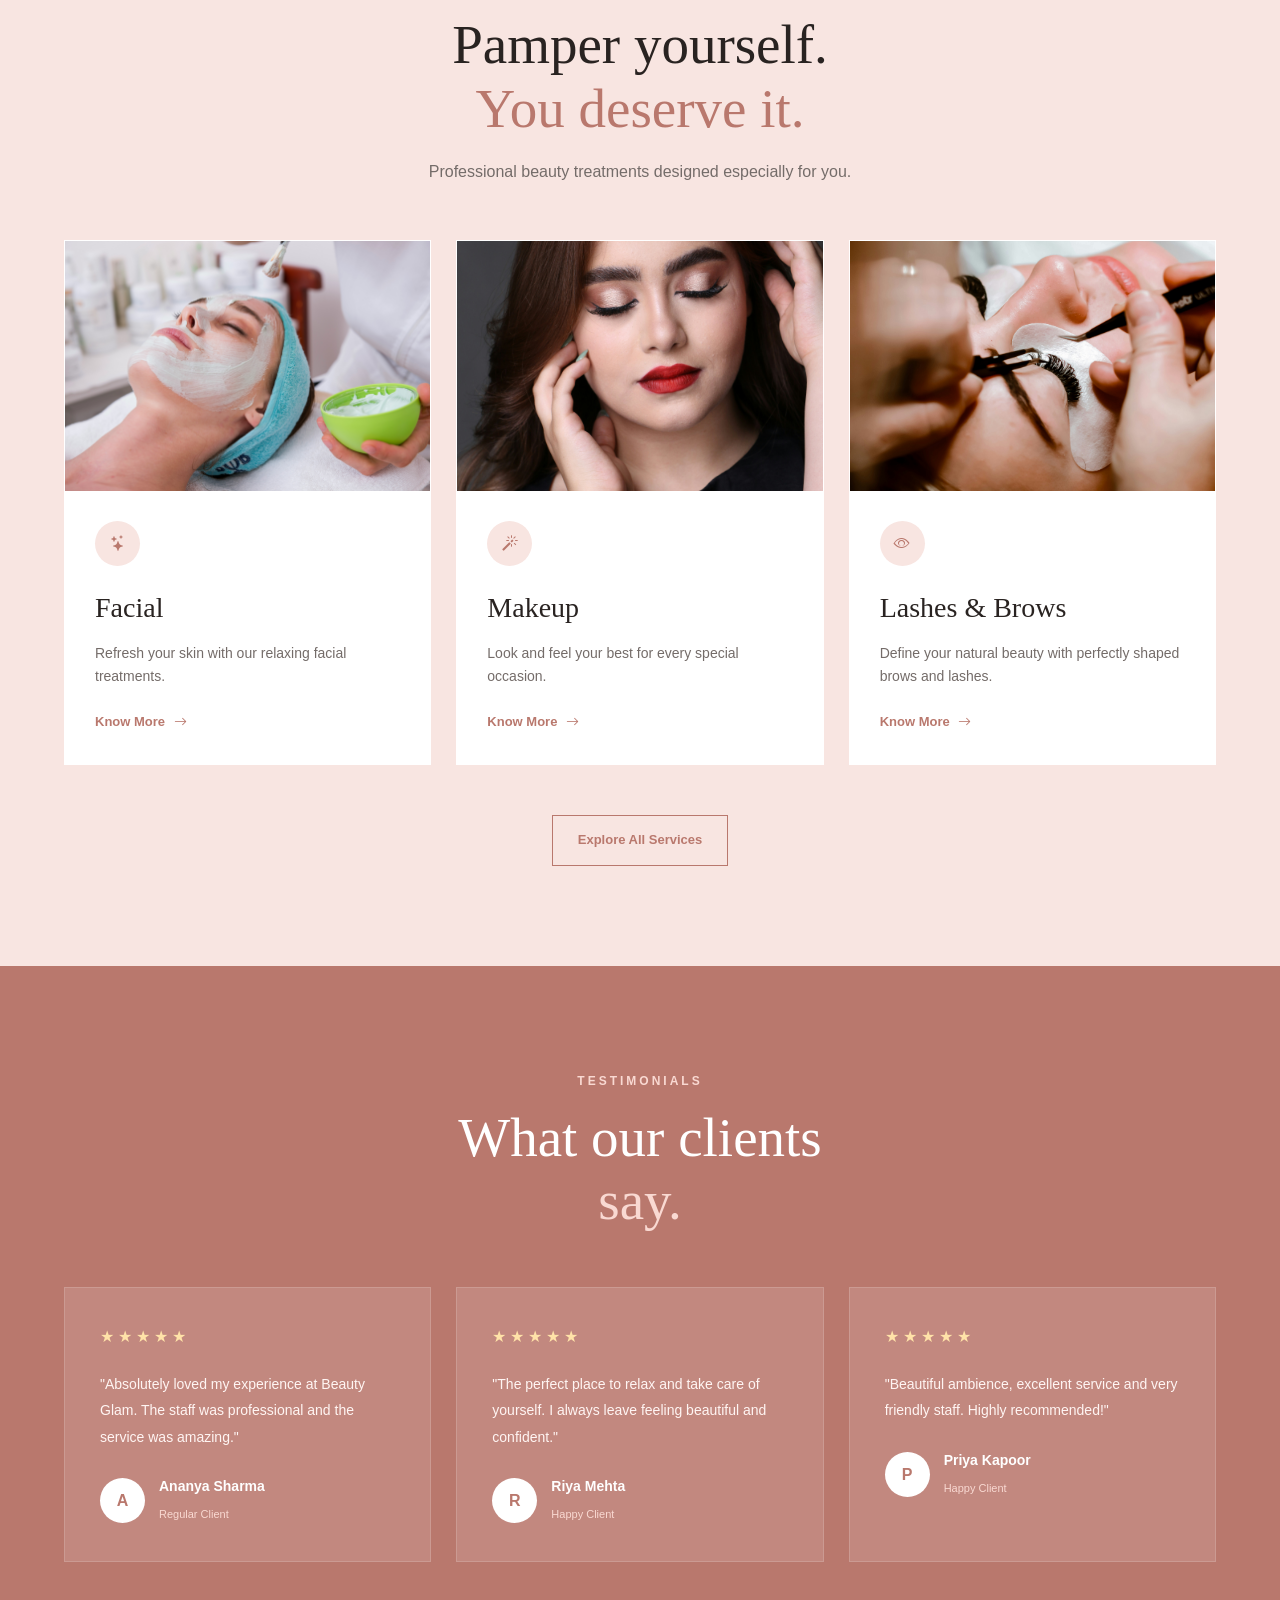
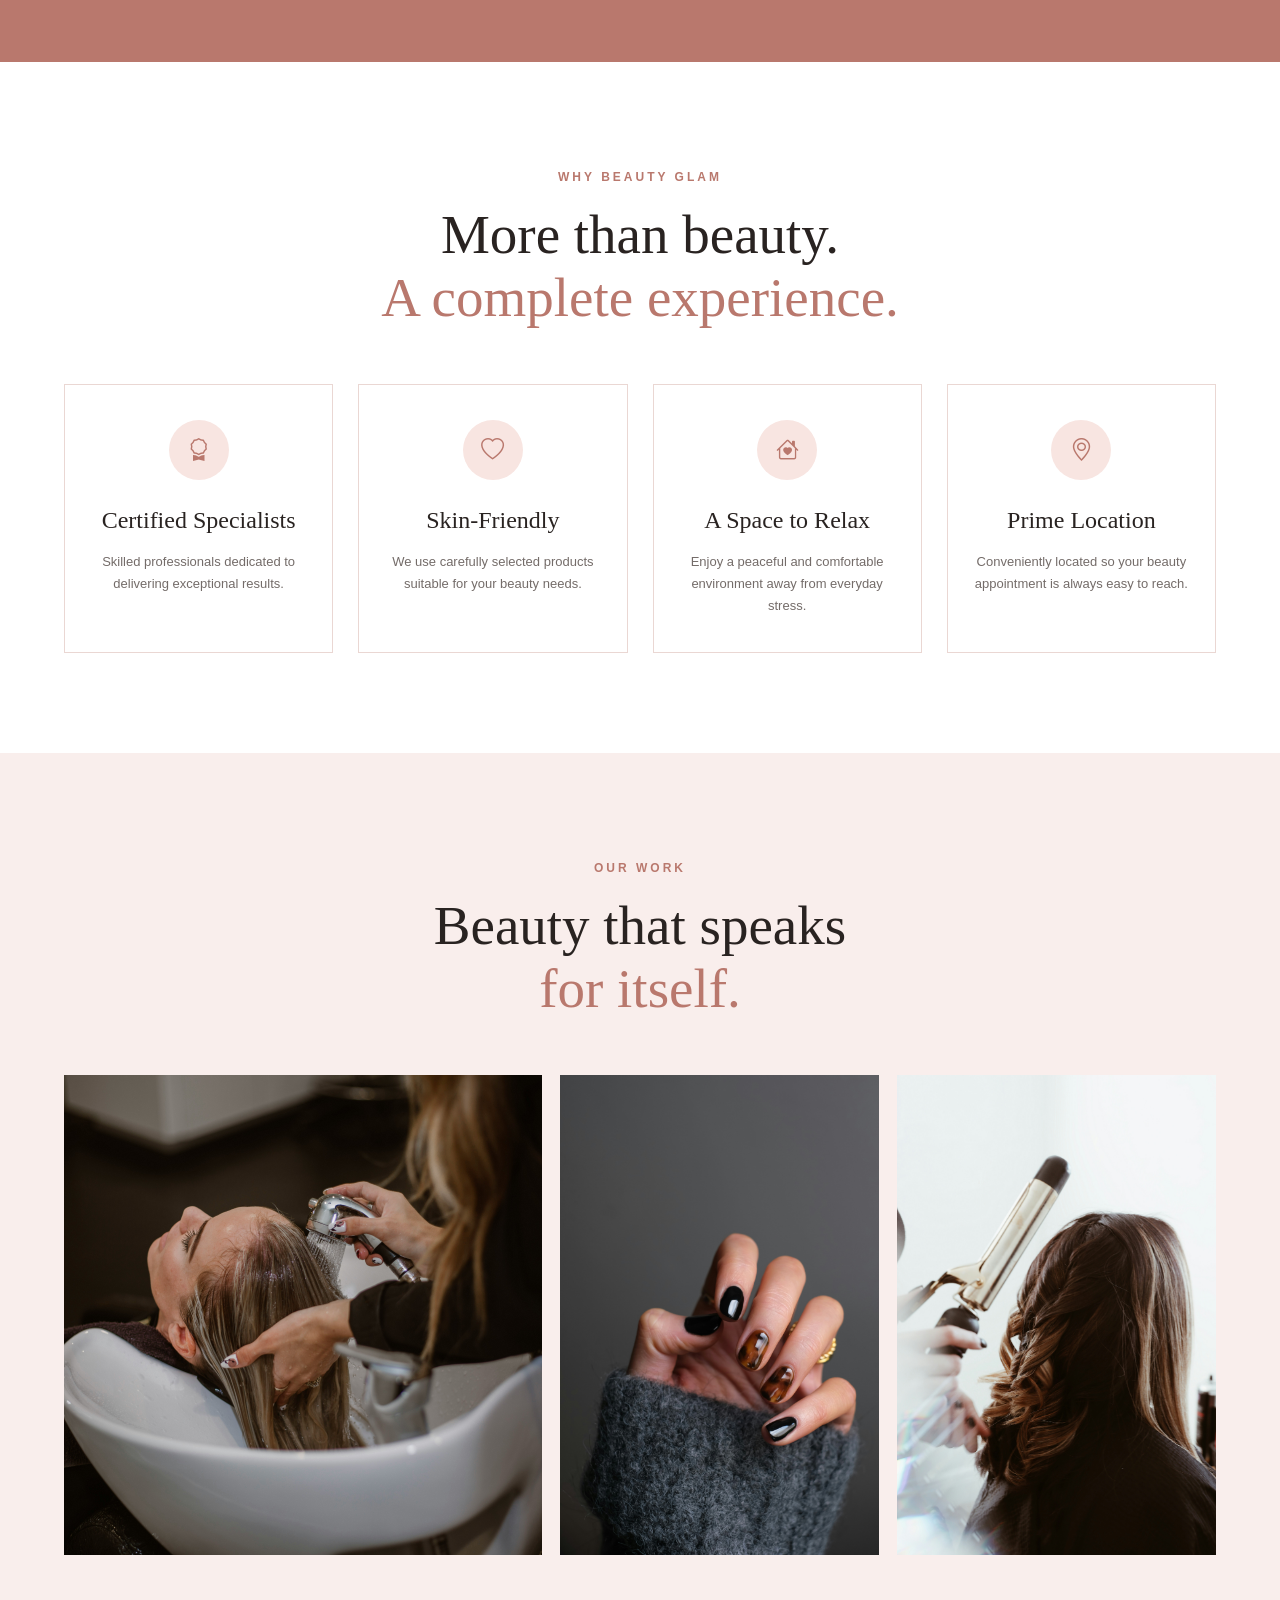
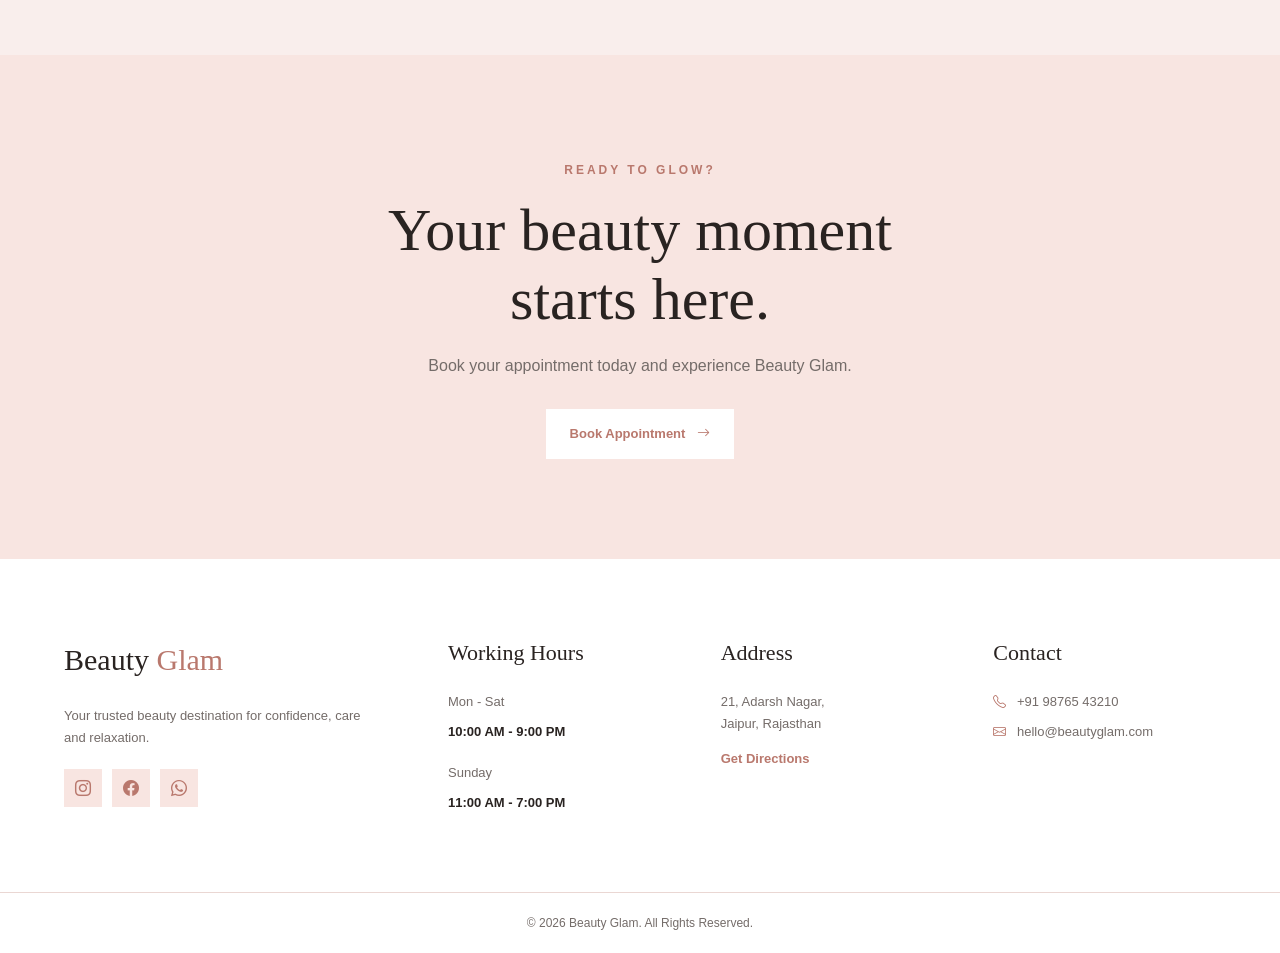
==== commit e56379fc: "Update index.html" ====
--- a/index.html
+++ b/index.html
@@ -96,7 +96,7 @@
                 <div class="image-frame">
 
                     <img
-                        src="../beauty glam/img/beatuy.jpg"
+                        src="beatuy.jpg"
                         alt="Beauty salon">
 
                 </div>
@@ -117,7 +117,7 @@
             <div class="about-image">
 
                 <img
-                    src="../beauty glam/img/model1.jpg"
+                    src="model1.jpg"
                     alt="Beauty Glam Salon">
 
             </div>
@@ -191,7 +191,7 @@
                     <div class="service-image">
 
                         <img
-                            src="./img/faciel.jpg"
+                            src="faciel.jpg"
                             alt="Facial">
 
                     </div>
@@ -226,7 +226,7 @@
                     <div class="service-image">
 
                         <img
-                            src="./img/makeup.jpg"
+                            src="makeup.jpg"
                             alt="Makeup">
 
                     </div>
@@ -261,7 +261,7 @@
                     <div class="service-image">
 
                         <img
-                            src="./img/eyes.jpg"
+                            src="eyes.jpg"
                             alt="Lashes and Brows">
 
                     </div>
@@ -533,7 +533,7 @@
                 <div class="portfolio-item large">
 
                     <img
-                        src="./img/wash.jpg"
+                        src="wash.jpg"
                         alt="Beauty work">
 
                 </div>
@@ -542,7 +542,7 @@
                 <div class="portfolio-item">
 
                     <img
-                        src="./img/nails.jpg"
+                        src="nails.jpg"
                         alt="Beauty work">
 
                 </div>
@@ -551,7 +551,7 @@
                 <div class="portfolio-item">
 
                     <img
-                        src="./img/hair.jpg"
+                        src="hair.jpg"
                         alt="Beauty work">
 
                 </div>
